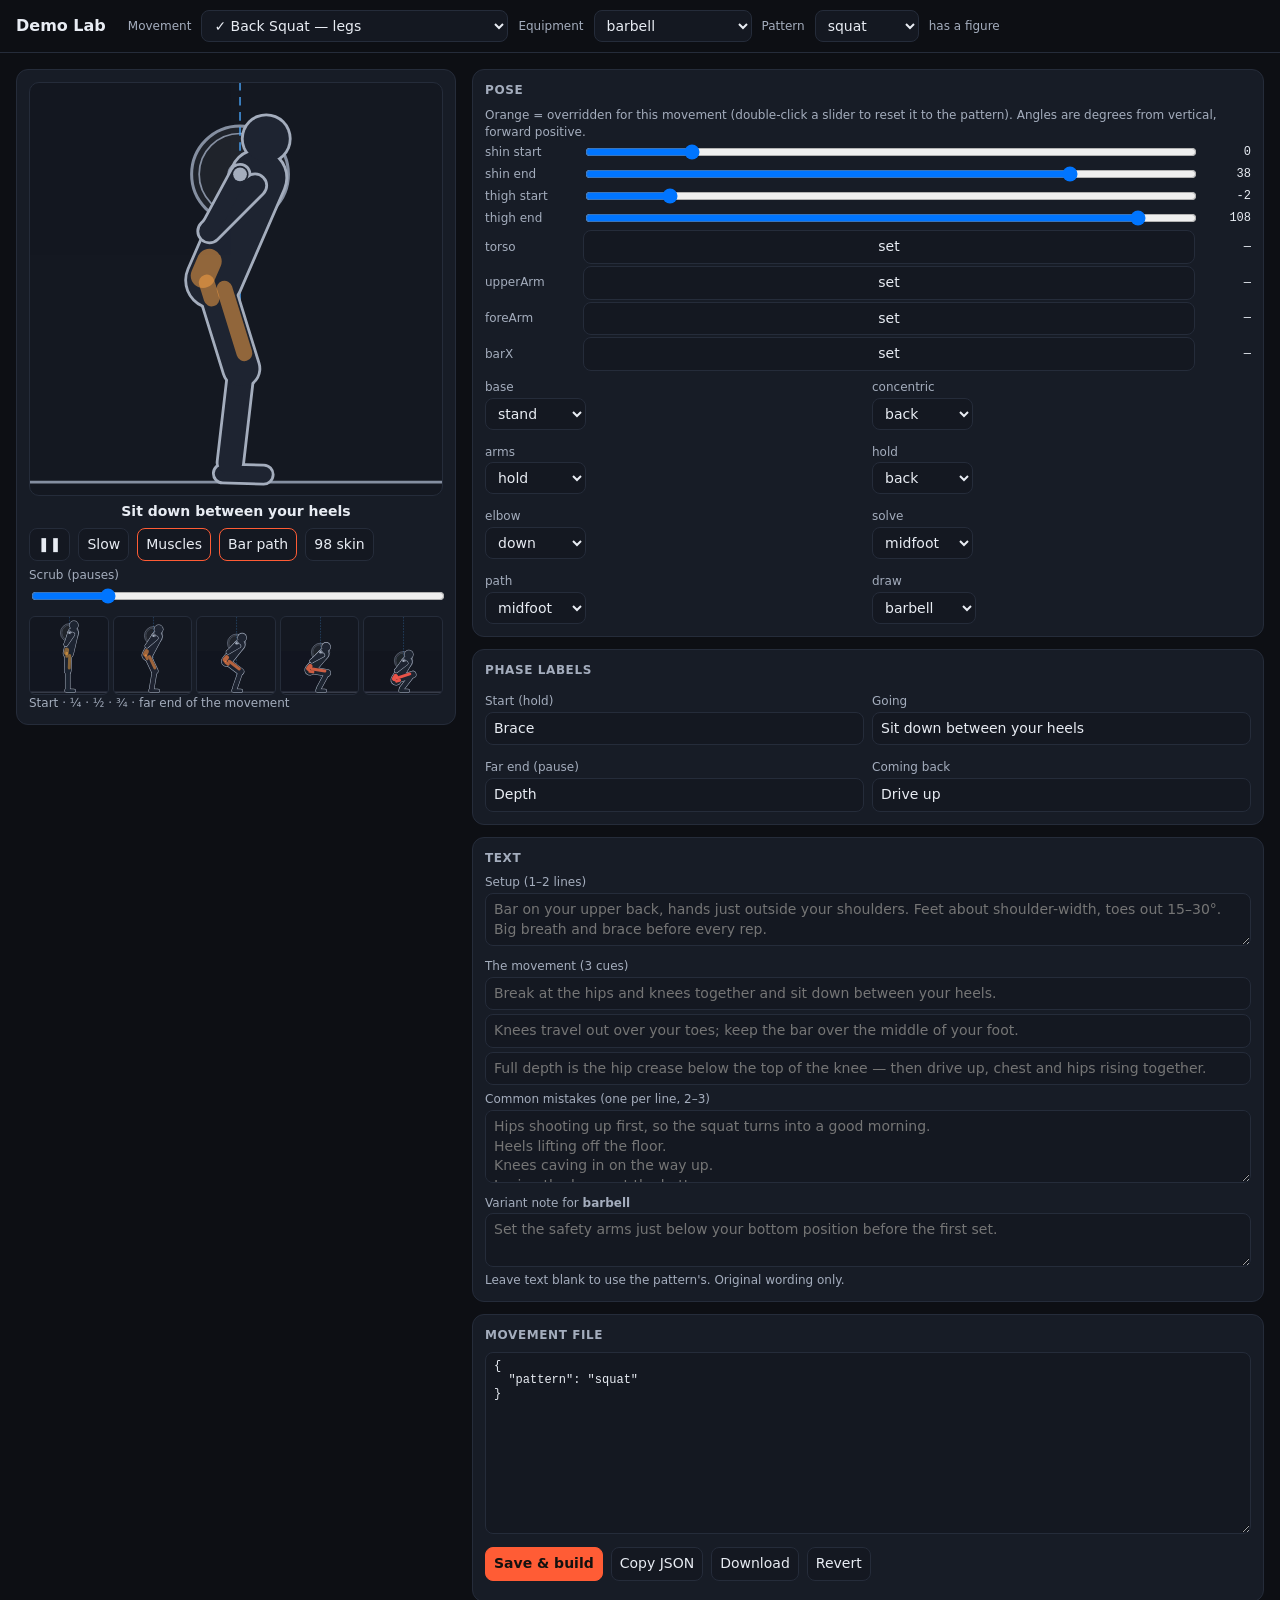
==== r&d/tools/demo-lab.html @ a346b008 "Exercise demos: data files, Demo Lab and checker (0.80.1) Make new demos quick to add (spec §8):  - " ====
<!doctype html>
<html lang="en">
<head>
<meta charset="utf-8">
<meta name="viewport" content="width=device-width, initial-scale=1">
<title>Demo Lab — Ironlog</title>
<link rel="icon" href="data:,">
<!--
  Pose editor for exercise demos (spec r&d/specs/exercise-demo-spec.md §8).
  Open through the local server, from the repo root:
      node "r&d/tools/serve.mjs"   →   http://localhost:5178/r%26d/tools/demo-lab.html
  It runs the app's own figure engine (read out of index.html), so what you
  see here is exactly what the Info tab draws. Save & build writes
  r&d/data/demos/movements/<id>.json and runs build-demos.cjs.
-->
<style>
:root{--bg:#0d0f14;--card:#171c26;--line:#252c3a;--txt:#e8ecf3;--dim:#a4adbd;--accent:#ff5c35;--gold:#ffc542;--red:#ff4d4d}
*{box-sizing:border-box}
body{margin:0;background:var(--bg);color:var(--txt);font:14px/1.4 system-ui,sans-serif}
header{display:flex;gap:10px;align-items:center;padding:10px 16px;border-bottom:1px solid var(--line);flex-wrap:wrap}
header h1{font-size:16px;margin:0 12px 0 0}
main{display:grid;grid-template-columns:minmax(300px,440px) 1fr;gap:16px;padding:16px}
@media (max-width:820px){main{grid-template-columns:1fr}}
.card{background:var(--card);border:1px solid var(--line);border-radius:12px;padding:12px;margin-bottom:12px}
h2{font-size:12px;text-transform:uppercase;letter-spacing:.05em;color:var(--dim);margin:0 0 8px}
label{display:block;font-size:12px;color:var(--dim);margin:6px 0 2px}
select,input,textarea,button{font:inherit;color:var(--txt);background:#141821;border:1px solid var(--line);border-radius:8px;padding:6px 8px}
textarea{width:100%;resize:vertical}
input[type=range]{width:100%;padding:0;border:0;background:none}
button{cursor:pointer}button.on{border-color:var(--accent)}button.primary{background:var(--accent);border-color:var(--accent);color:#14110f;font-weight:650}
.row{display:flex;gap:8px;align-items:center;flex-wrap:wrap}
.grid2{display:grid;grid-template-columns:1fr 1fr;gap:8px}
.k{display:grid;grid-template-columns:90px 1fr 48px;gap:8px;align-items:center;margin:2px 0}
.k span{font-size:12px;color:var(--dim)}.k output{font:12px ui-monospace,monospace;text-align:right}
.k.over span{color:var(--accent)}
.note{font-size:12px;color:var(--dim)}
#status{white-space:pre-wrap;font:12px ui-monospace,monospace;margin-top:8px}
#status.err{color:var(--red)}
/* the figure: same tokens as the app (--dm-*) */
.fig{--dm-bg:#141821;--dm-ink:#a4adbd;--dm-body:#1e2431;--dm-kit:#858fa1;--dm-path:#4aa8ff}
.fig.w98{--dm-bg:#fff;--dm-ink:#000;--dm-body:#fff;--dm-kit:#808080;--dm-path:#000080;--gold:#ffe000;--red:#ff2020}
.fig svg{display:block;width:100%;aspect-ratio:1;background:var(--dm-bg);border:1px solid var(--line);border-radius:10px}
.strip{display:grid;grid-template-columns:repeat(5,1fr);gap:4px;margin-top:6px}
.strip svg{border-radius:6px}
.phase{text-align:center;font-weight:650;margin:6px 0}
.dm-plate{fill:#888;fill-opacity:.1;stroke:var(--dm-kit);stroke-width:.014}.dm-rim{fill:none;stroke:var(--dm-kit);stroke-width:.008}
.dm-bar{fill:var(--dm-ink)}.dm-mid{stroke:var(--dm-path);stroke-width:.009;stroke-dasharray:.04 .03;stroke-opacity:.7}
.dm-trail{stroke:var(--dm-path);stroke-width:.016;stroke-linecap:round}.dm-ground{stroke:var(--dm-kit);stroke-width:.012}
.dm-rail{stroke:var(--dm-kit);stroke-width:.02}.dm-cable{stroke:var(--dm-kit);stroke-width:.012;fill:none}
.dm-band{stroke:var(--dm-kit);stroke-width:.01;stroke-dasharray:.03 .015;fill:none}.dm-pad{fill:var(--line);stroke:var(--dm-kit);stroke-width:.01}
</style>
</head>
<body>
<header>
  <h1>Demo Lab</h1>
  <label for="mv" style="margin:0">Movement</label><select id="mv"></select>
  <label for="eq" style="margin:0">Equipment</label><select id="eq"></select>
  <label for="pat" style="margin:0">Pattern</label><select id="pat"></select>
  <span class="note" id="mapped"></span>
</header>
<main>
  <section>
    <div class="card fig" id="fig">
      <svg id="big" role="img" aria-label="Preview"></svg>
      <div class="phase" id="phase"></div>
      <div class="row">
        <button id="play" aria-label="Pause">❚❚</button>
        <button id="slow">Slow</button>
        <button id="mus" class="on">Muscles</button>
        <button id="path" class="on">Bar path</button>
        <button id="skin">98 skin</button>
      </div>
      <label for="scrub">Scrub (pauses)</label><input type="range" id="scrub" min="0" max="1000" value="0">
      <div class="strip" id="strip"></div>
      <div class="note">Start · ¼ · ½ · ¾ · far end of the movement</div>
    </div>
  </section>
  <section>
    <div class="card"><h2>Pose</h2>
      <div class="note">Orange = overridden for this movement (double-click a slider to reset it to the pattern). Angles are degrees from vertical, forward positive.</div>
      <div id="pose"></div>
      <div class="grid2" id="choices"></div>
    </div>
    <div class="card"><h2>Phase labels</h2><div class="grid2" id="labels"></div></div>
    <div class="card"><h2>Text</h2>
      <label for="tSetup">Setup (1–2 lines)</label><textarea id="tSetup" rows="2"></textarea>
      <label>The movement (3 cues)</label><input id="tC0" style="width:100%"><input id="tC1" style="width:100%;margin-top:4px"><input id="tC2" style="width:100%;margin-top:4px">
      <label for="tMis">Common mistakes (one per line, 2–3)</label><textarea id="tMis" rows="3"></textarea>
      <label for="tVar">Variant note for <b id="tVarEq"></b></label><textarea id="tVar" rows="2"></textarea>
      <div class="note">Leave text blank to use the pattern's. Original wording only.</div>
    </div>
    <div class="card"><h2>Movement file</h2>
      <textarea id="json" rows="12" spellcheck="false" style="font:12px ui-monospace,monospace"></textarea>
      <div class="row" style="margin-top:8px">
        <button class="primary" id="save">Save &amp; build</button>
        <button id="copy">Copy JSON</button>
        <button id="dl">Download</button>
        <button id="revert">Revert</button>
      </div>
      <div id="status" class="note"></div>
    </div>
  </section>
</main>
<script>
/* ---------- the app's engine, read out of index.html ---------- */
const START = 'EXERCISE DEMOS — r&d/specs/exercise-demo-spec.md', END = "let _mvTab = 'info';";
let E, CAT, cur = { id: null, file: null, saved: '' };
const $ = s => document.querySelector(s);
const esc = s => String(s).replace(/[&<>"]/g, c => ({ '&': '&amp;', '<': '&lt;', '>': '&gt;', '"': '&quot;' }[c]));
async function loadEngine() {
  const html = await (await fetch('/index.html', { cache: 'no-store' })).text();
  const s = html.indexOf(START), e = html.indexOf(END);
  if (s < 0 || e < 0) throw new Error('demo block not found in index.html');
  const src = html.slice(html.lastIndexOf('/*', s), e);
  E = new Function('esc', '$', 'S', 'save', 'EQ_TITLE', `${src}\nreturn { DEMO_PATTERNS, DEMO_MAP, DEMO_TEXT, DEMO_MUSCLES, demoSVG, demoBox, demoTimeline, demoAt, demoPose };`)(esc, () => null, { exNotes: {} }, () => {}, {});
}

/* ---------- what the sliders cover, per base ---------- */
const POSE_KEYS = {
  stand: [['shin', -10, 50], ['thigh', -20, 120], ['torso', -30, 90], ['upperArm', -180, 360], ['foreArm', -180, 360], ['barX', -0.2, 0.2, 0.005]],
  split: [['torso', -20, 40], ['frontX', 0.1, 0.5, 0.01], ['upperArm', -180, 360], ['foreArm', -180, 360]],
  seat: [['thighA', -30, 60], ['shinA', -30, 90], ['torso', -45, 60], ['upperArm', -180, 360], ['foreArm', -180, 360]],
  bench: [['incline', -20, 60], ['upperArm', -180, 360], ['foreArm', -180, 360]],
  hang: [['torso', -30, 30]],
  front: [['abduct', 0, 180], ['elbowBend', 0, 90]],
};
const CHOICES = {
  base: ['stand', 'split', 'seat', 'bench', 'hang', 'front'], concentric: ['go', 'back'],
  arms: ['hold', 'target', 'angles'], hold: ['back', 'front', 'goblet', 'hands'], elbow: ['down', 'up', 'fwd', 'back'],
  solve: ['midfoot', 'none'], path: ['midfoot', 'none'],
  draw: ['barbell', 'trap', 'log', 'dumbbell', 'kettlebell', 'plate', 'cable', 'band', 'belt', 'none'],
};

const movement = () => CAT.find(m => m.id === $('#mv').value);
const file = () => cur.file;
const o = () => (cur.file.o = cur.file.o || {});
const pat = () => E.DEMO_PATTERNS[cur.file.pattern];
/* the same lookup order as the engine: o.eq[eq] → o → pattern eq → pattern */
function val(k) {
  const eq = $('#eq').value, f = cur.file, p = pat();
  const oe = Object.assign({}, ((f.o || {}).eq || {})._, ((f.o || {}).eq || {})[eq]);
  const pe = Object.assign({}, p.eq._, p.eq[eq]);
  return oe[k] !== undefined ? oe[k] : (f.o || {})[k] !== undefined ? f.o[k] : pe[k] !== undefined ? pe[k] : p[k];
}
const overridden = k => (cur.file.o || {})[k] !== undefined;

/* ---------- drawing ---------- */
const OPTS = { playing: true, slow: false, muscles: true, path: true };
let t = 0, last = null, scrubP = null, trail = [];
const demo = () => ({ pat: pat(), o: cur.file.o || {}, name: cur.file.pattern });
function frameSVG(p, e, withTrail) {
  const d = demo(), eq = $('#eq').value, m = movement(), box = E.demoBox(d, eq);
  return `<svg viewBox="${box.x} ${box.y} ${box.w} ${box.h}"><g transform="scale(1,-1)"><line x1="${box.x}" y1="0" x2="${box.x + box.w}" y2="0" class="dm-ground"/>${E.demoSVG(d, eq, p, e, OPTS, m, withTrail ? trail : [])}</g></svg>`;
}
function strip() { $('#strip').innerHTML = [0, 0.25, 0.5, 0.75, 1].map(p => frameSVG(p, 0.2 + 0.7 * p, false)).join(''); }
function tick(now) {
  try {
    const dt = last == null ? 0 : Math.min(0.1, (now - last) / 1000); last = now;
    const tl = E.demoTimeline({ concentric: val('concentric') });
    if (OPTS.playing && scrubP == null) t += dt * (OPTS.slow ? 0.35 : 1);
    const st = scrubP != null ? { p: scrubP, phase: scrubP > 0.5 ? 2 : 0, e: 0.5 } : E.demoAt(tl, t);
    const svg = frameSVG(st.p, st.e, true);
    const m = svg.match(/viewBox="([^"]+)"/);
    $('#big').setAttribute('viewBox', m[1]); $('#big').innerHTML = svg.replace(/^<svg[^>]*>|<\/svg>$/g, '');
    if (OPTS.path) { const P = E.demoPose(demo(), $('#eq').value, st.p); const b = P && (P.bar || P.hand); if (b) { trail.push(b); if (trail.length > 70) trail.shift(); } }
    $('#phase').textContent = (val('labels') || [])[st.phase] || '';
    if (scrubP == null) $('#scrub').value = Math.round(st.p * 1000);
  } catch (err) { $('#phase').textContent = '⚠ ' + err.message; }
  requestAnimationFrame(tick);
}

/* ---------- editors ---------- */
function poseUI() {
  const keys = POSE_KEYS[val('base')] || [];
  $('#pose').innerHTML = keys.map(([k, lo, hi, step]) => {
    const v = val(k), over = overridden(k) ? ' over' : '';
    if (v === undefined) return `<div class="k"><span>${k}</span><button data-add="${k}">set</button><output>—</output></div>`;
    if (typeof v === 'number') return `<div class="k${over}"><span>${k}</span><input type="range" data-k="${k}" min="${lo}" max="${hi}" step="${step || 1}" value="${v}"><output>${v}</output></div>
      <div class="k"><span></span><button data-anim="${k}">animate start → end</button><span></span></div>`;
    if (Array.isArray(v) && v.length === 2 && typeof v[0] === 'number')
      return [0, 1].map(i => `<div class="k${over}"><span>${k} ${i ? 'end' : 'start'}</span><input type="range" data-k="${k}" data-i="${i}" min="${lo}" max="${hi}" step="${step || 1}" value="${v[i]}"><output>${v[i]}</output></div>`).join('');
    return `<div class="k${over}"><span>${k}</span><span class="note">curve with stops — edit in the JSON</span><span></span></div>`;
  }).join('');
  $('#choices').innerHTML = Object.entries(CHOICES).map(([k, opts]) => {
    const v = val(k);
    return `<div><label for="c_${k}" style="${overridden(k) ? 'color:var(--accent)' : ''}">${k}</label><select id="c_${k}" data-c="${k}">${['', ...opts].map(x => `<option value="${x}" ${String(v ?? '') === x || (x === 'none' && v === null) ? 'selected' : ''}>${x || '(pattern)'}</option>`).join('')}</select></div>`;
  }).join('');
  $('#pose').querySelectorAll('input[data-k]').forEach(r => {
    r.oninput = () => {
      const k = r.dataset.k, n = +r.value;
      if (r.dataset.i != null) { const cv = val(k).slice(); cv[+r.dataset.i] = n; o()[k] = cv; } else o()[k] = n;
      r.nextElementSibling.textContent = n; r.parentElement.classList.add('over'); changed(false);
    };
    r.ondblclick = () => { delete o()[r.dataset.k]; changed(); };
  });
  $('#pose').querySelectorAll('[data-anim]').forEach(b => b.onclick = () => { const v = val(b.dataset.anim); o()[b.dataset.anim] = [v, v]; changed(); });
  $('#pose').querySelectorAll('[data-add]').forEach(b => b.onclick = () => { o()[b.dataset.add] = 0; changed(); });
  $('#choices').querySelectorAll('select').forEach(s => s.onchange = () => {
    const k = s.dataset.c;
    if (!s.value) delete o()[k]; else o()[k] = s.value === 'none' ? null : s.value;
    changed();
  });
}
function labelsUI() {
  const L = val('labels') || ['', '', '', ''];
  const names = ['Start (hold)', 'Going', 'Far end (pause)', 'Coming back'];
  $('#labels').innerHTML = L.map((x, i) => `<div><label for="l${i}">${names[i]}</label><input id="l${i}" value="${esc(x)}" style="width:100%"></div>`).join('');
  $('#labels').querySelectorAll('input').forEach(inp => inp.oninput = () => {
    const nl = [0, 1, 2, 3].map(i => $('#l' + i).value);
    if (JSON.stringify(nl) === JSON.stringify(pat().labels)) delete o().labels; else o().labels = nl;
    changed(false, true);
  });
}
function textUI() {
  const tx = cur.file.text || {}, eq = $('#eq').value;
  const pt = (E.DEMO_TEXT.pattern[cur.file.pattern] || {});
  $('#tSetup').value = tx.setup || ''; $('#tSetup').placeholder = pt.setup || '';
  [0, 1, 2].forEach(i => { $('#tC' + i).value = (tx.cues || [])[i] || ''; $('#tC' + i).placeholder = (pt.cues || [])[i] || ''; });
  $('#tMis').value = (tx.mistakes || []).join('\n'); $('#tMis').placeholder = (pt.mistakes || []).join('\n');
  $('#tVarEq').textContent = eq; $('#tVar').value = (tx.variants || {})[eq] || ''; $('#tVar').placeholder = (pt.variants || {})[eq] || '(none — hidden)';
}
function readText() {
  const tx = {}, eq = $('#eq').value;
  if ($('#tSetup').value.trim()) tx.setup = $('#tSetup').value.trim();
  const cues = [0, 1, 2].map(i => $('#tC' + i).value.trim()); if (cues.some(Boolean)) tx.cues = cues.filter(Boolean);
  const mis = $('#tMis').value.split('\n').map(s => s.trim()).filter(Boolean); if (mis.length) tx.mistakes = mis;
  const vars = Object.assign({}, (cur.file.text || {}).variants);
  if ($('#tVar').value.trim()) vars[eq] = $('#tVar').value.trim(); else delete vars[eq];
  if (Object.keys(vars).length) tx.variants = vars;
  if (Object.keys(tx).length) cur.file.text = tx; else delete cur.file.text;
}
['#tSetup', '#tC0', '#tC1', '#tC2', '#tMis', '#tVar'].forEach(s => $(s).oninput = () => { readText(); changed(false, true); });

function tidy(f) {
  const c = JSON.parse(JSON.stringify(f));
  if (c.o && !Object.keys(c.o).length) delete c.o;
  return c;
}
function changed(redrawUI = true, keepText = false) {
  trail = [];
  $('#json').value = JSON.stringify(tidy(cur.file), null, 2);
  $('#status').textContent = $('#json').value === cur.saved ? '' : 'Unsaved changes';
  $('#status').className = 'note';
  if (redrawUI) { poseUI(); labelsUI(); if (!keepText) textUI(); }
  strip();
}
$('#json').oninput = () => {
  try { cur.file = JSON.parse($('#json').value); if (!E.DEMO_PATTERNS[cur.file.pattern]) throw new Error('unknown pattern'); $('#status').textContent = 'Unsaved changes'; $('#status').className = 'note'; poseUI(); labelsUI(); textUI(); strip(); }
  catch (e) { $('#status').textContent = 'JSON: ' + e.message; $('#status').className = 'err'; }
};

/* ---------- picking ---------- */
async function pick(id) {
  const m = CAT.find(x => x.id === id);
  const r = await fetch(`/r%26d/data/demos/movements/${id}.json`, { cache: 'no-store' });
  cur = { id, file: r.ok ? await r.json() : { pattern: guessPattern(m) } };
  cur.saved = r.ok ? JSON.stringify(tidy(cur.file), null, 2) : '';
  $('#mapped').textContent = r.ok ? 'has a figure' : 'new — no figure yet';
  $('#eq').innerHTML = m.equipment.map(e => `<option ${e === m.defaultEquipment ? 'selected' : ''}>${e}</option>`).join('');
  $('#pat').value = cur.file.pattern;
  history.replaceState(null, '', '#' + id);
  changed();
}
/* a starting guess for a new movement: the pattern a sibling uses */
function guessPattern(m) {
  const sib = Object.entries(E.DEMO_MAP).find(([k]) => k.split('-').some(w => m.id.includes(w) && w.length > 4));
  return sib ? sib[1].pattern : { legs: 'squat', back: 'row', chest: 'press', shoulders: 'overhead', arms: 'curl' }[m.category] || 'squat';
}
$('#mv').onchange = () => pick($('#mv').value);
$('#eq').onchange = () => changed();
$('#pat').onchange = () => { cur.file.pattern = $('#pat').value; changed(); };

/* ---------- controls ---------- */
$('#play').onclick = () => { OPTS.playing = !OPTS.playing; if (OPTS.playing) scrubP = null; $('#play').textContent = OPTS.playing ? '❚❚' : '▶'; };
const toggle = (id, k) => $(id).onclick = () => { OPTS[k] = !OPTS[k]; $(id).classList.toggle('on', OPTS[k]); trail = []; strip(); };
toggle('#slow', 'slow'); toggle('#mus', 'muscles'); toggle('#path', 'path');
$('#skin').onclick = () => { $('#fig').classList.toggle('w98'); $('#skin').classList.toggle('on'); };
$('#scrub').oninput = () => { scrubP = $('#scrub').value / 1000; trail = []; OPTS.playing = false; $('#play').textContent = '▶'; };

/* ---------- saving ---------- */
$('#copy').onclick = () => navigator.clipboard.writeText($('#json').value).then(() => { $('#status').textContent = 'Copied'; });
$('#dl').onclick = () => { const a = document.createElement('a'); a.href = URL.createObjectURL(new Blob([$('#json').value + '\n'], { type: 'application/json' })); a.download = cur.id + '.json'; a.click(); };
$('#revert').onclick = () => pick(cur.id);
$('#save').onclick = async () => {
  $('#status').textContent = 'Saving…'; $('#status').className = 'note';
  try {
    const r = await fetch(`/__demos/${cur.id}`, { method: 'PUT', headers: { 'Content-Type': 'application/json' }, body: $('#json').value });
    const out = await r.text();
    $('#status').textContent = out.trim() || (r.ok ? 'Saved' : 'Failed');
    $('#status').className = r.ok ? 'note' : 'err';
    if (r.ok) { cur.saved = $('#json').value; await loadEngine(); fill(); }
  } catch (e) { $('#status').textContent = 'Save needs the local server (node "r&d/tools/serve.mjs"). Use Download instead.'; $('#status').className = 'err'; }
};

function fill() {
  const keep = $('#mv').value;
  $('#mv').innerHTML = [...CAT].sort((a, b) => a.category.localeCompare(b.category) || a.name.localeCompare(b.name))
    .filter(m => m.category !== 'cardio')
    .map(m => `<option value="${m.id}">${E.DEMO_MAP[m.id] ? '✓ ' : '· '}${esc(m.name)} — ${m.category}</option>`).join('');
  if (keep) $('#mv').value = keep;
  $('#pat').innerHTML = Object.keys(E.DEMO_PATTERNS).map(k => `<option>${k}</option>`).join('');
  if (cur.file) $('#pat').value = cur.file.pattern;
}

(async () => {
  try {
    await loadEngine();
    CAT = (await (await fetch('/r%26d/data/exercises.json')).json()).movements;
    fill();
    const want = location.hash.slice(1);
    $('#mv').value = CAT.some(m => m.id === want) ? want : 'back-squat';
    await pick($('#mv').value);
    requestAnimationFrame(tick);
  } catch (e) { document.body.insertAdjacentHTML('afterbegin', `<p style="color:#ff4d4d;padding:16px">${esc(e.message)} — open this through node "r&amp;d/tools/serve.mjs".</p>`); }
})();
</script>
</body>
</html>
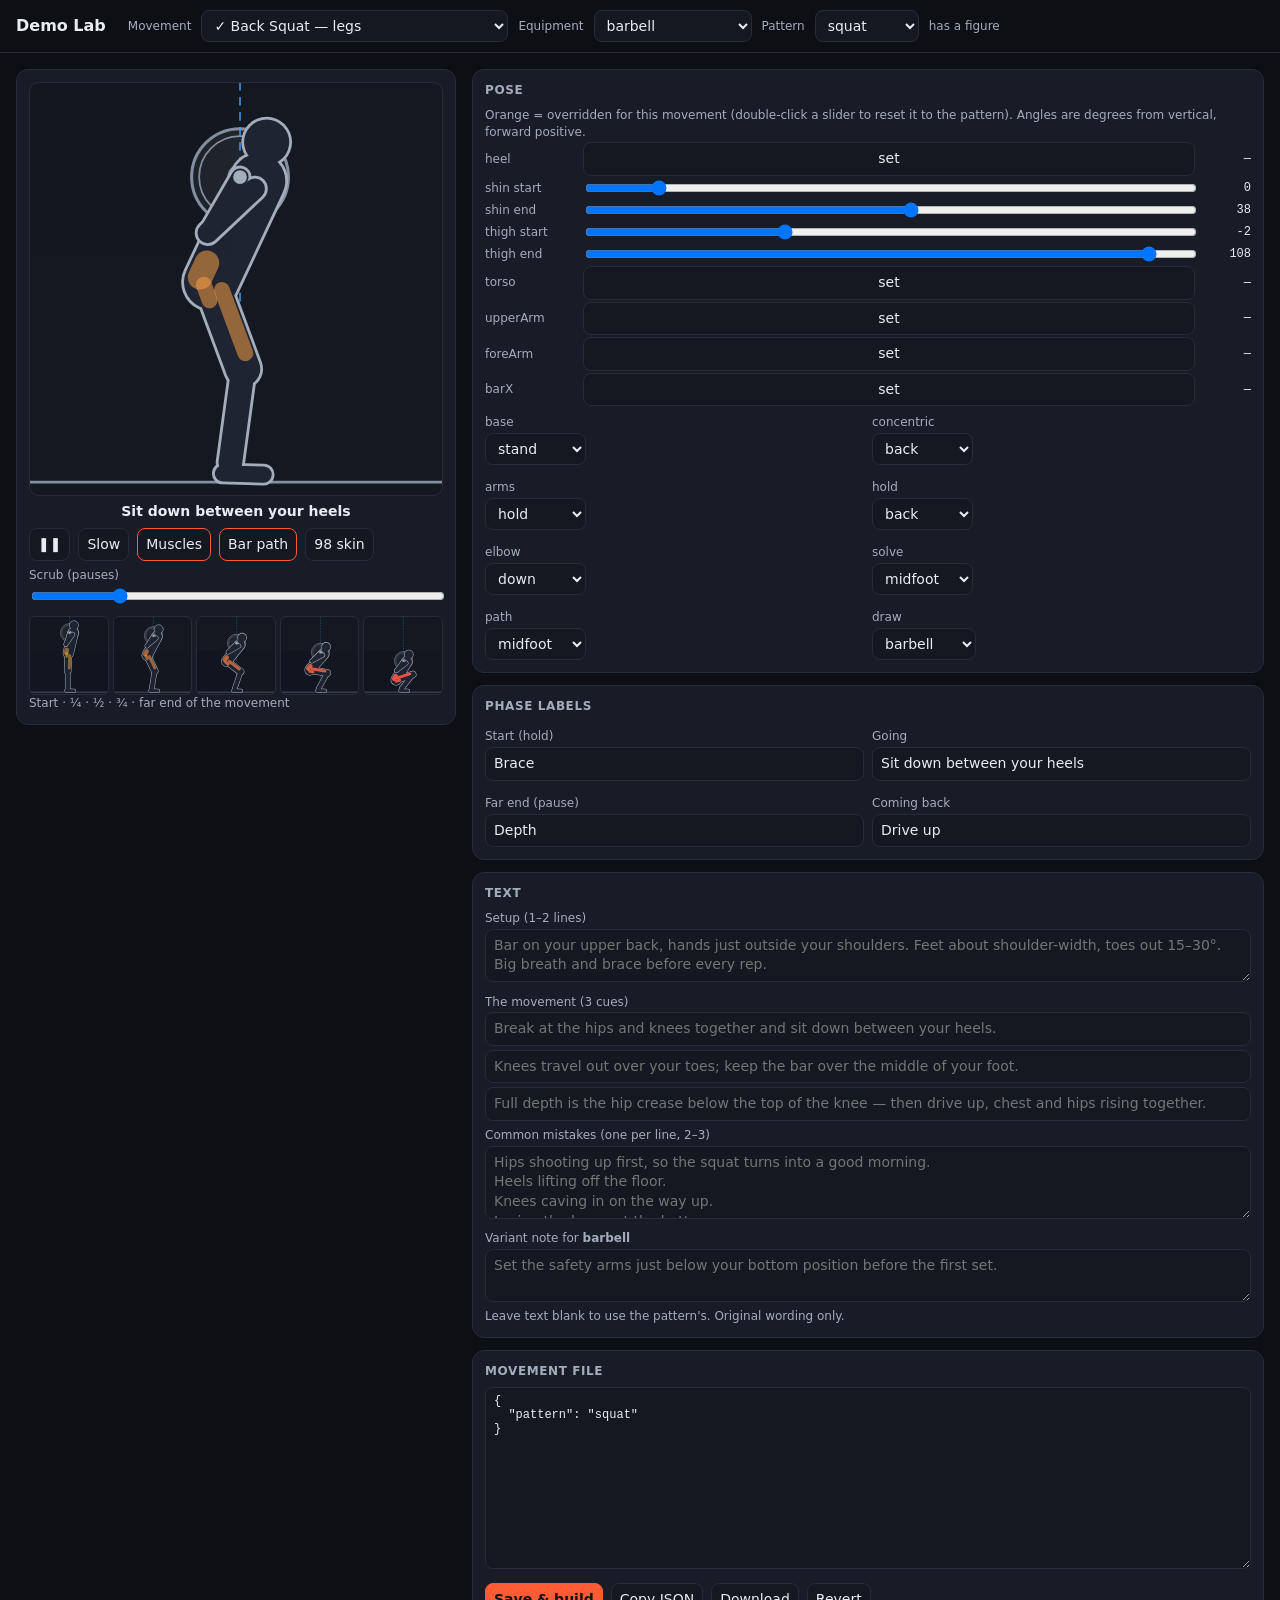
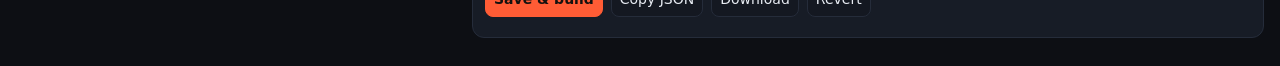
==== commit b2851d6f: "Exercise demos batch 1: eleven more movements (0.81.0) Through the data workflow (spec §8): face pul" ====
--- a/r&d/tools/demo-lab.html
+++ b/r&d/tools/demo-lab.html
@@ -117,7 +117,7 @@
 
 /* ---------- what the sliders cover, per base ---------- */
 const POSE_KEYS = {
-  stand: [['shin', -10, 50], ['thigh', -20, 120], ['torso', -30, 90], ['upperArm', -180, 360], ['foreArm', -180, 360], ['barX', -0.2, 0.2, 0.005]],
+  stand: [['heel', 0, 60], ['shin', -10, 80], ['thigh', -60, 120], ['torso', -30, 90], ['upperArm', -180, 360], ['foreArm', -180, 360], ['barX', -0.2, 0.2, 0.005]],
   split: [['torso', -20, 40], ['frontX', 0.1, 0.5, 0.01], ['upperArm', -180, 360], ['foreArm', -180, 360]],
   seat: [['thighA', -30, 60], ['shinA', -30, 90], ['torso', -45, 60], ['upperArm', -180, 360], ['foreArm', -180, 360]],
   bench: [['incline', -20, 60], ['upperArm', -180, 360], ['foreArm', -180, 360]],
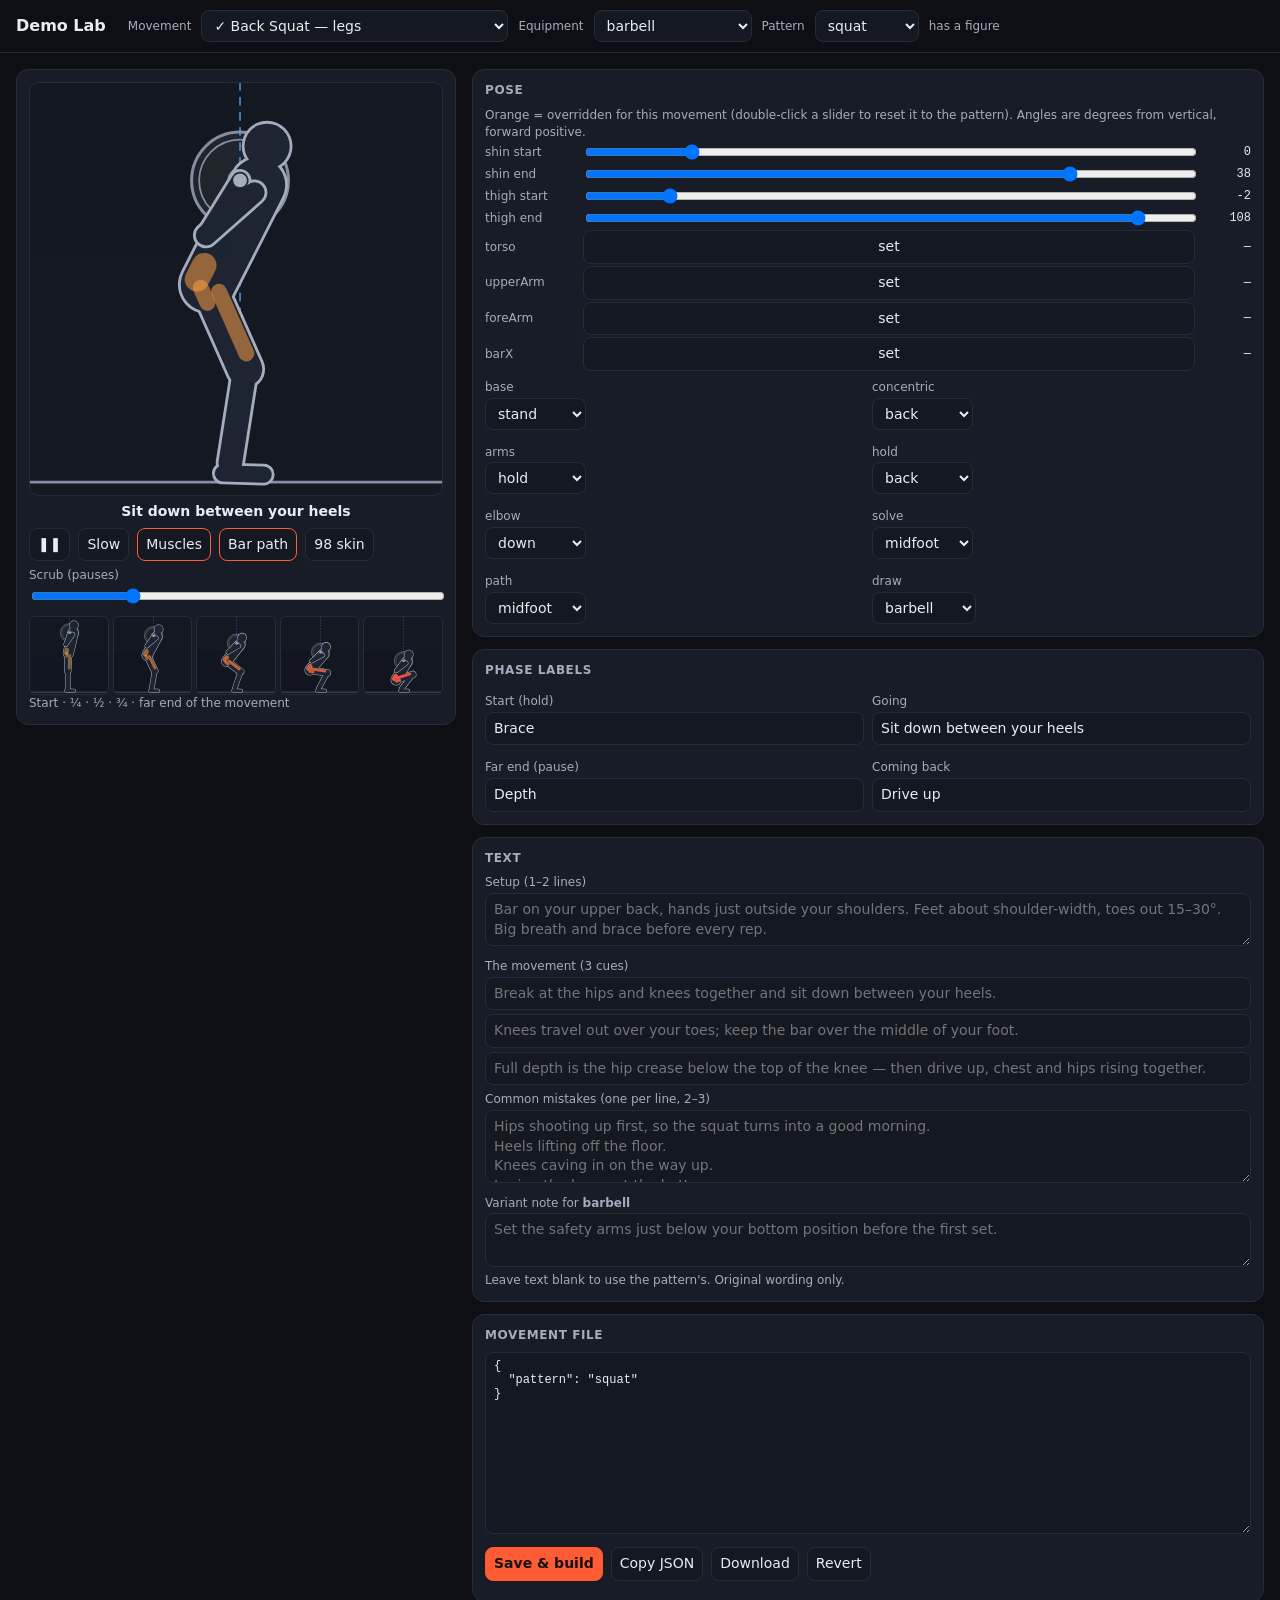
==== commit 0b507105: "Exercise demos: data files, Demo Lab and checker (0.80.1) (#81) Make new demos quick to add (spec §8" ====
--- a/r&d/tools/demo-lab.html
+++ b/r&d/tools/demo-lab.html
@@ -117,7 +117,7 @@
 
 /* ---------- what the sliders cover, per base ---------- */
 const POSE_KEYS = {
-  stand: [['heel', 0, 60], ['shin', -10, 80], ['thigh', -60, 120], ['torso', -30, 90], ['upperArm', -180, 360], ['foreArm', -180, 360], ['barX', -0.2, 0.2, 0.005]],
+  stand: [['shin', -10, 50], ['thigh', -20, 120], ['torso', -30, 90], ['upperArm', -180, 360], ['foreArm', -180, 360], ['barX', -0.2, 0.2, 0.005]],
   split: [['torso', -20, 40], ['frontX', 0.1, 0.5, 0.01], ['upperArm', -180, 360], ['foreArm', -180, 360]],
   seat: [['thighA', -30, 60], ['shinA', -30, 90], ['torso', -45, 60], ['upperArm', -180, 360], ['foreArm', -180, 360]],
   bench: [['incline', -20, 60], ['upperArm', -180, 360], ['foreArm', -180, 360]],
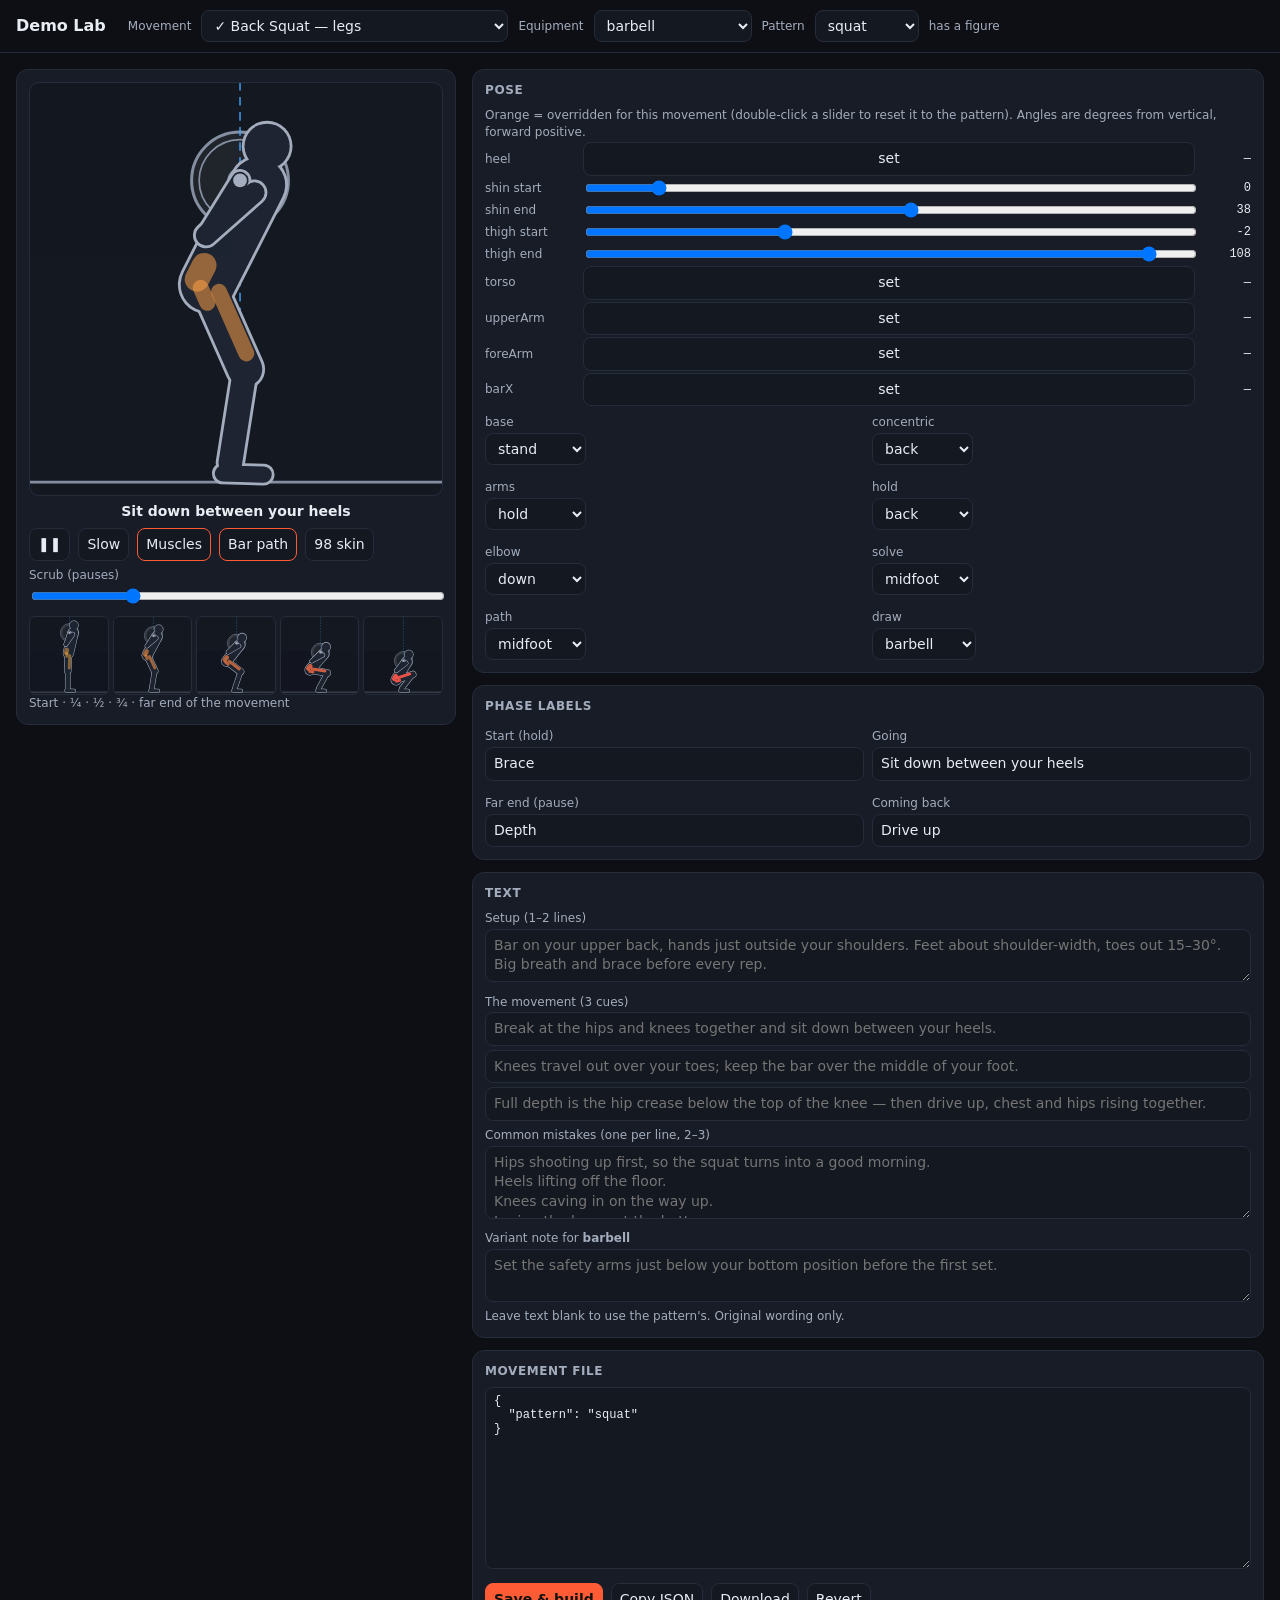
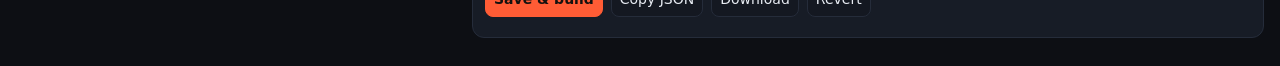
==== commit 941715cb: "Exercise demos batch 1: eleven more movements (0.81.0) (#82) Through the data workflow (spec §8): fa" ====
--- a/r&d/tools/demo-lab.html
+++ b/r&d/tools/demo-lab.html
@@ -117,7 +117,7 @@
 
 /* ---------- what the sliders cover, per base ---------- */
 const POSE_KEYS = {
-  stand: [['shin', -10, 50], ['thigh', -20, 120], ['torso', -30, 90], ['upperArm', -180, 360], ['foreArm', -180, 360], ['barX', -0.2, 0.2, 0.005]],
+  stand: [['heel', 0, 60], ['shin', -10, 80], ['thigh', -60, 120], ['torso', -30, 90], ['upperArm', -180, 360], ['foreArm', -180, 360], ['barX', -0.2, 0.2, 0.005]],
   split: [['torso', -20, 40], ['frontX', 0.1, 0.5, 0.01], ['upperArm', -180, 360], ['foreArm', -180, 360]],
   seat: [['thighA', -30, 60], ['shinA', -30, 90], ['torso', -45, 60], ['upperArm', -180, 360], ['foreArm', -180, 360]],
   bench: [['incline', -20, 60], ['upperArm', -180, 360], ['foreArm', -180, 360]],
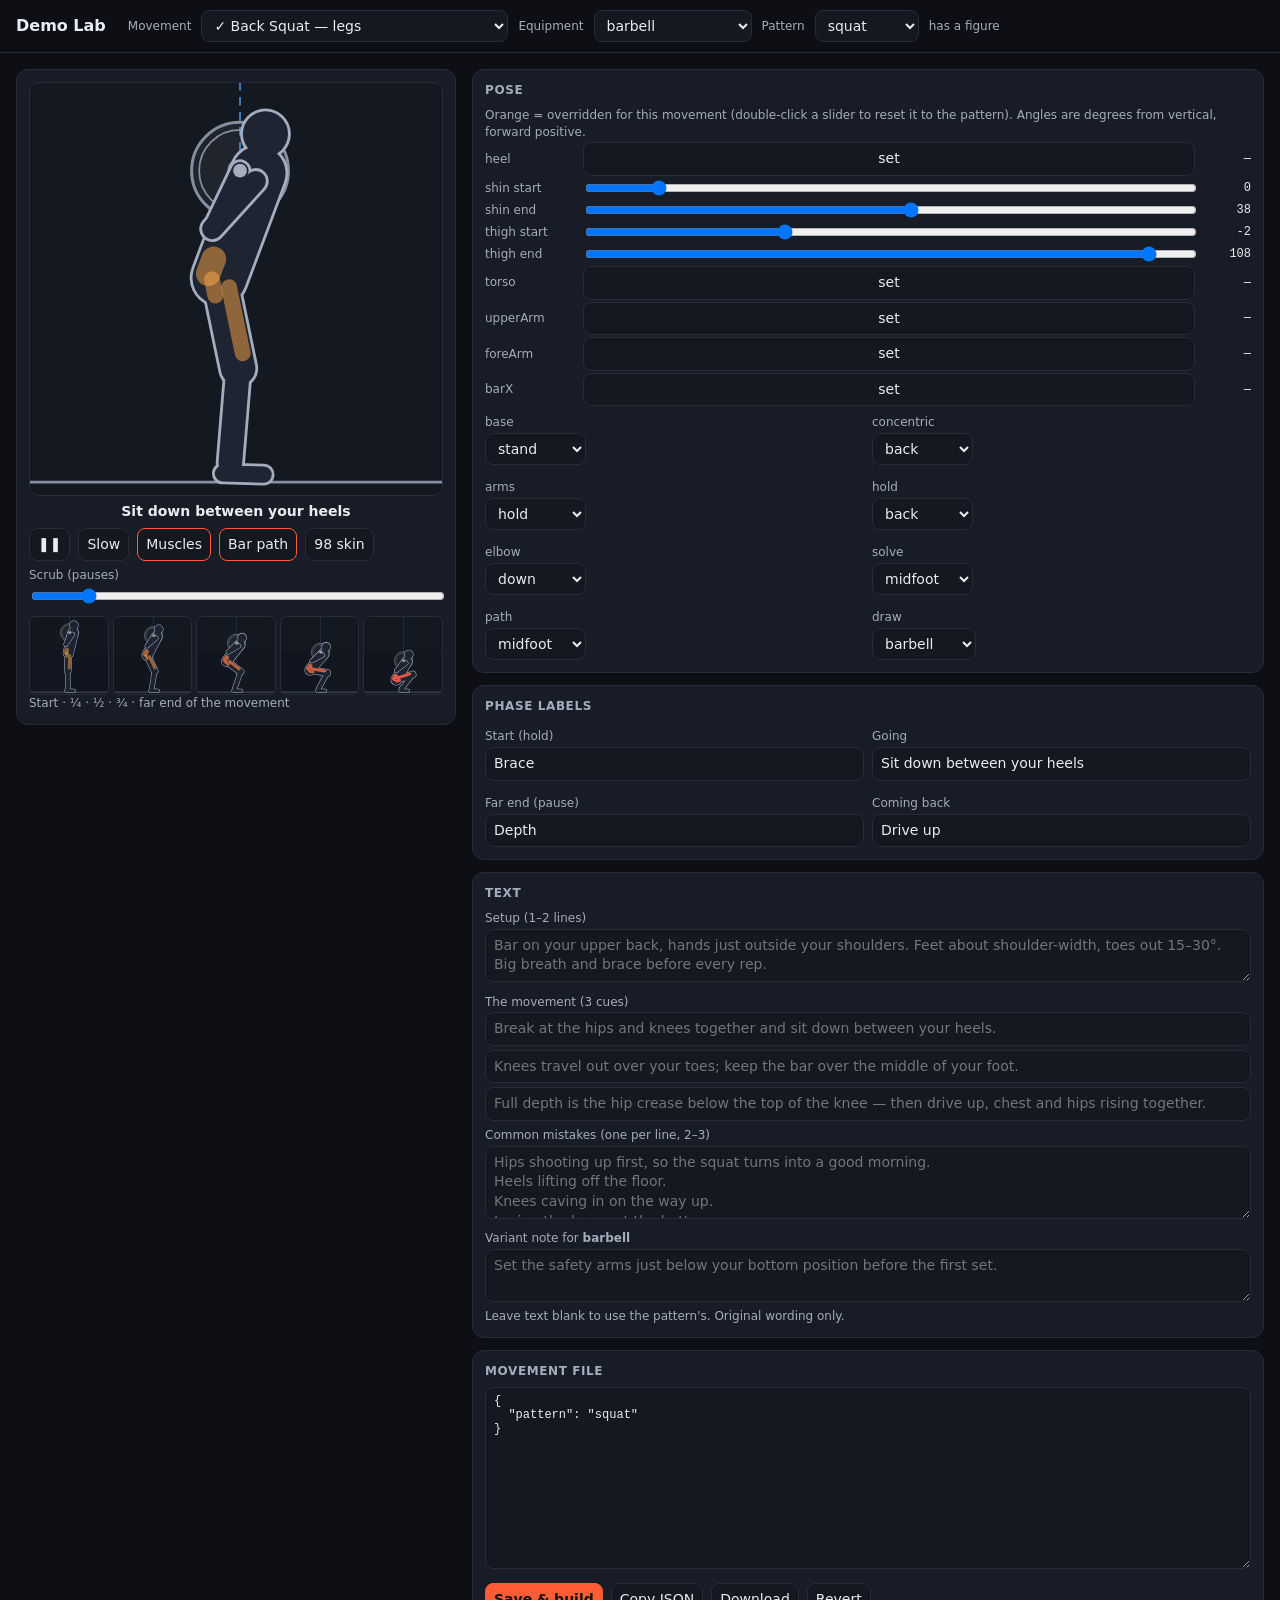
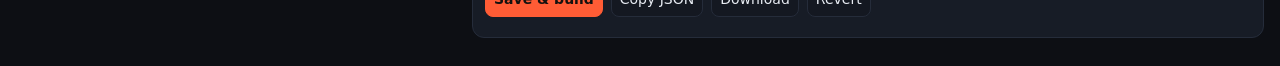
==== commit a2019c79: "Module split step 0: tools find their code in js/*.js as well as index.html No app change. Each tool" ====
--- a/r&d/tools/demo-lab.html
+++ b/r&d/tools/demo-lab.html
@@ -108,9 +108,17 @@
 const $ = s => document.querySelector(s);
 const esc = s => String(s).replace(/[&<>"]/g, c => ({ '&': '&amp;', '<': '&lt;', '>': '&gt;', '"': '&quot;' }[c]));
 async function loadEngine() {
-  const html = await (await fetch('/index.html', { cache: 'no-store' })).text();
-  const s = html.indexOf(START), e = html.indexOf(END);
-  if (s < 0 || e < 0) throw new Error('demo block not found in index.html');
+  /* index.html until the module split, a file in js/ after it: take the first that has the block */
+  let html = '', s = -1, e = -1;
+  for (const f of ['/js/exercises.js', '/js/app.js', '/index.html']) {
+    const r = await fetch(f, { cache: 'no-store' });
+    if (!r.ok) continue;
+    /* a module's imports and `export` mean nothing to new Function */
+    html = (await r.text()).replace(/^import\s[^;]*?from\s+'[^']+';[ \t]*\n/gm, '').replace(/^export\s+(?=(async\s+)?function\b|const\b|let\b|var\b|class\b)/gm, '');
+    s = html.indexOf(START); e = html.indexOf(END);
+    if (s >= 0 && e >= 0) break;
+  }
+  if (s < 0 || e < 0) throw new Error('demo block not found in js/ or index.html');
   const src = html.slice(html.lastIndexOf('/*', s), e);
   E = new Function('esc', '$', 'S', 'save', 'EQ_TITLE', `${src}\nreturn { DEMO_PATTERNS, DEMO_MAP, DEMO_TEXT, DEMO_MUSCLES, demoSVG, demoBox, demoTimeline, demoAt, demoPose };`)(esc, () => null, { exNotes: {} }, () => {}, {});
 }
